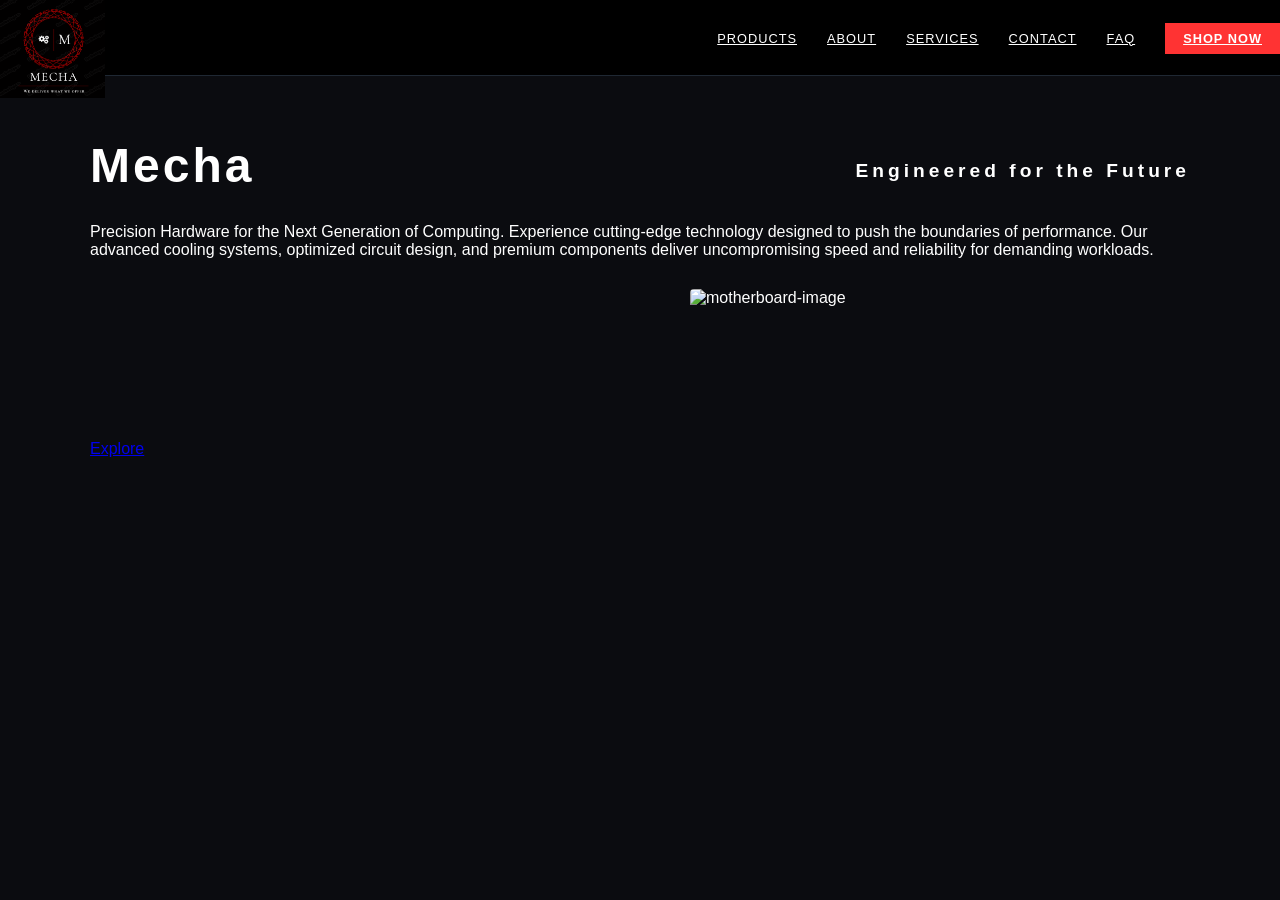
==== index.html @ f3b05c27 "issues with merging" ====
<!DOCTYPE html>
<html lang="en">
<head>
    <meta charset="UTF-8">
    <meta name="viewport" content="width=device-width, initial-scale=1.0">
    <title>Mecha</title>
    <link rel="stylesheet" href="./index.css">
</head>
<body>
    <header>
        <div class="container navbar">
            <figure class="logo">
                <img src="./images/logo.png" alt="Logo">
            </figure>
            <nav class="links">
                <ul>
                    <li><a href="#">Products</a></li>
                    <li><a href="#">About</a></li>
                    <li><a href="#">Services</a></li>                                                                                                                                                                                   
                    <li><a href="#">Contact</a></li>
                    <li><a href="#">FAQ</a></li>
                    <li><a href="#">Shop Now</a></li>
                </ul>
            </nav>
        </div>
    </header>
    <main>
        <section class="definition">
            <h1 class="definition-title">Mecha</h1>
            <h2 class="definition-subtitle">Engineered for the Future</h2>
            <p class="text">Precision Hardware for the Next Generation of Computing. Experience cutting-edge technology designed to push the boundaries of performance. Our advanced cooling systems, optimized circuit design, and premium components deliver uncompromising speed and reliability for demanding workloads.</p>
            <a href="#" class="btn-accent">Explore</a>
            </div>
            <figure class="definition-image">
                <img src="./images/hero.png" alt="motherboard-image">
            </figure>
        </section>
    </main>
</body>
</html>
---- index.css ----
*{
    padding: 0;
    margin: 0;
    box-sizing: border-box;
}

body {
    background-color: #0b0c10;
    color: #ffffff;
    font-family: 'Poppins', sans-serif;
    padding-top: 80px;
    padding-bottom: 60px;
}

header {
    width: 100%;
    background-color: #000000;
    position: fixed;
    top: 0;
    left: 0;
    z-index: 1000;
    border-bottom: 1px solid #1f2833;
}

.navbar {
    height: 75px;
    display: flex;
    justify-content: space-between;
    align-items: center;
}

.logo {
    margin-top: 20px;
}

.logo img {
    height: 100px;
    display: block;
}

.links ul {
    list-style: none;
    display: flex;
    align-items: center;
    gap: 30px;
}

.links a {
    color: #ffffff;
    font-size: 0.8rem;
    letter-spacing: 1px;
    text-transform: uppercase;
    font-weight: 500;
}

.links a:hover {
    color: #ff3333;
}

.links li:last-child a {
    background-color: #ff3333;
    color: #fff;
    padding: 8px 18px;
    font-weight: 600;
}

.links li:last-child a:hover {
    background-color: #cc0000;
    color: #fff;
}

.definition {
    display: flex;
    align-items: center;
    justify-content: space-between;
    gap: 30px;
    padding: 60px 20px;
    max-width: 1140px;
    margin: 0 auto;
    flex-wrap: wrap;
}

.definition-content {
    flex: 1;
    min-width: 320px;
    display: flex;
    flex-direction: column;
}

.definition-title {
    font-size: 3rem;
    font-weight: 700;
    letter-spacing: 3px;
    line-height: 1.1;
}

.definition-subtitle {
    font-size: 1.2rem;
    font-weight: 600;
    letter-spacing: 4px;
    margin-top: 10px;
    color: #fff;
}

.definition-content .text {
    color: #999;
    font-size: 1.0rem;
    margin-top: 12px;
    max-width: 320px;
}

.definition-content .btn-accent {
    align-self: flex-start;
    background-color: #ff3333;
    color: #fff;
    padding: 8px 18px;
    font-weight: 600;
    text-transform: uppercase;
    font-size: 0.8rem;
    letter-spacing: 1px;
    text-decoration: none;
}

.definition-content .btn-accent:hover {
    background-color: #cc0000;
}

.definition-image {
    flex: 1;
    min-width: 320px;
    max-width: 500px;
    border-radius: 4px;
    overflow: hidden;
}

.definition-image img {
    width: 100%;
    height: 320px;
    object-fit: cover;
    display: block;
}
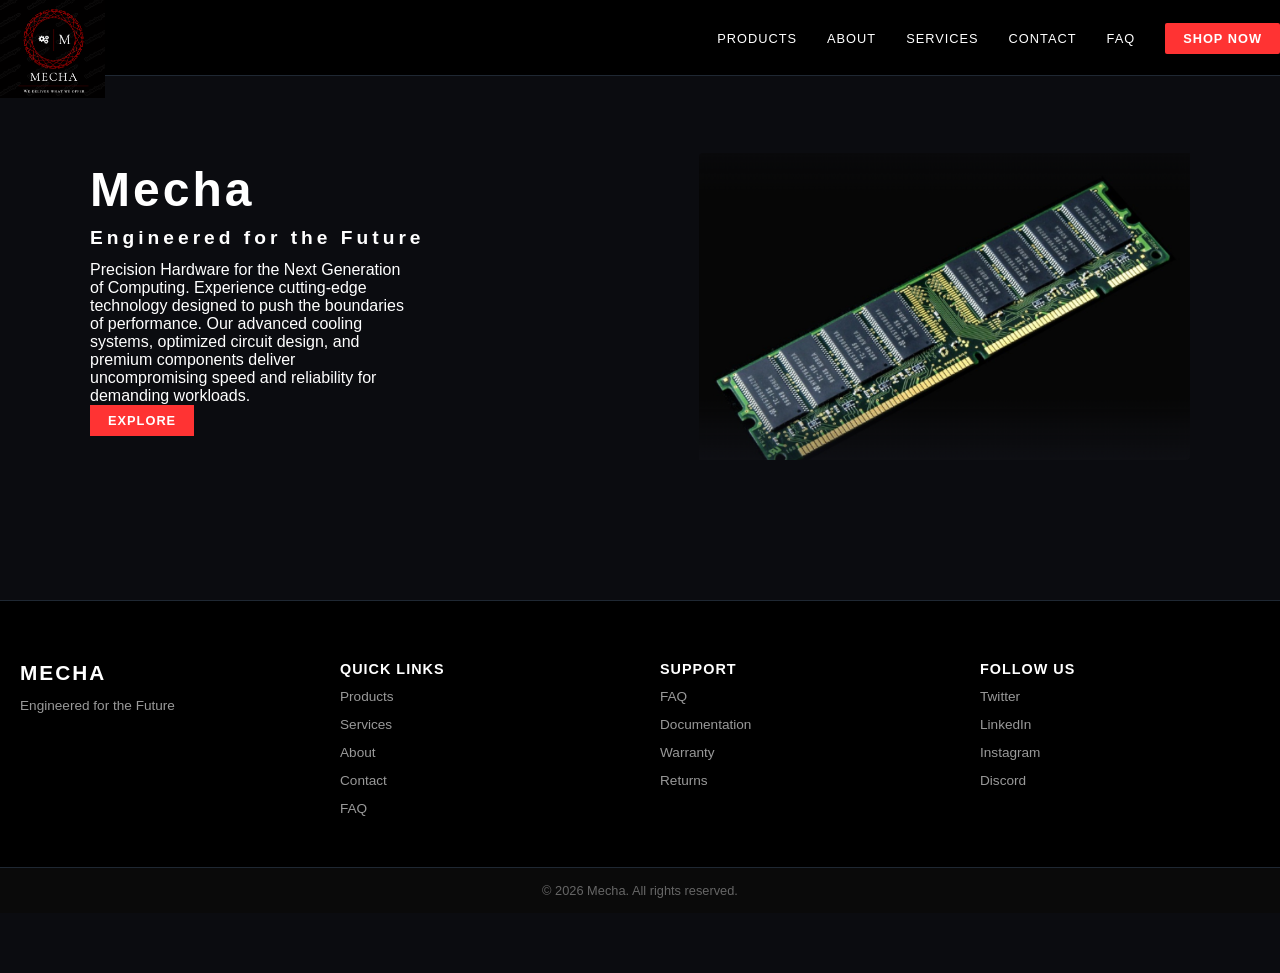
==== commit 2f5a1e15: "added footer" ====
--- a/index.html
+++ b/index.html
@@ -26,6 +26,7 @@
     </header>
     <main>
         <section class="definition">
+            <div class="definition-content">
             <h1 class="definition-title">Mecha</h1>
             <h2 class="definition-subtitle">Engineered for the Future</h2>
             <p class="text">Precision Hardware for the Next Generation of Computing. Experience cutting-edge technology designed to push the boundaries of performance. Our advanced cooling systems, optimized circuit design, and premium components deliver uncompromising speed and reliability for demanding workloads.</p>
@@ -36,5 +37,42 @@
             </figure>
         </section>
     </main>
+    <footer class="footer">
+    <div class="container footer-content">
+        <section class="footer-section">
+            <h3>MECHA</h3>
+            <p>Engineered for the Future</p>
+        </section>
+        <section class="footer-section">
+            <h4>Quick Links</h4>
+            <ul>
+                <li><a href="#">Products</a></li>
+                <li><a href="#">Services</a></li>
+                <li><a href="#">About</a></li>
+                <li><a href="#">Contact</a></li>
+                <li><a href="#">FAQ</a></li>
+            </ul>
+        </section>
+        <section class="footer-section">
+            <h4>Support</h4>
+            <ul>
+                <li><a href="#">FAQ</a></li>
+                <li><a href="#">Documentation</a></li>
+                <li><a href="#">Warranty</a></li>
+                <li><a href="#">Returns</a></li>
+            </ul>
+        </section>
+        <section class="footer-section">
+            <h4>Follow Us</h4>
+            <ul>
+                <li><a href="#">Twitter</a></li>
+                <li><a href="#">LinkedIn</a></li>
+                <li><a href="#">Instagram</a></li>
+                <li><a href="#">Discord</a></li>
+            </ul>
+        </section>
+    </div>
+    <p class="footer-bottom">&copy; 2026 Mecha. All rights reserved.</p>
+</footer>
 </body>
 </html>
--- a/index.css
+++ b/index.css
@@ -51,6 +51,8 @@
     letter-spacing: 1px;
     text-transform: uppercase;
     font-weight: 500;
+    text-decoration: none;
+    transition: all 0.3s ease;
 }
 
 .links a:hover {
@@ -62,6 +64,7 @@
     color: #fff;
     padding: 8px 18px;
     font-weight: 600;
+    border-radius: 2px;
 }
 
 .links li:last-child a:hover {
@@ -103,7 +106,7 @@
 }
 
 .definition-content .text {
-    color: #999;
+    color: #fff;
     font-size: 1.0rem;
     margin-top: 12px;
     max-width: 320px;
@@ -138,4 +141,72 @@
     height: 320px;
     object-fit: cover;
     display: block;
+}
+
+footer {
+    background-color: #000000;
+    border-top: 1px solid #1f2833;
+    margin-top: 80px;
+}
+
+.footer-content {
+    display: flex;
+    justify-content: space-between;
+    gap: 40px;
+    padding: 60px 20px 40px;
+    flex-wrap: wrap;
+}
+
+.footer-section {
+    flex: 1 1 200px;
+}
+
+.footer-section h3 {
+    font-size: 1.3rem;
+    font-weight: 700;
+    letter-spacing: 2px;
+    margin-bottom: 10px;
+}
+
+.footer-section h4 {
+    font-size: 0.9rem;
+    font-weight: 600;
+    letter-spacing: 1px;
+    text-transform: uppercase;
+    margin-bottom: 10px;
+    color: #fff;
+}
+
+.footer-section p {
+    color: #999;
+    font-size: 0.85rem;
+    line-height: 1.6;
+}
+
+.footer-section ul {
+    list-style: none;
+}
+
+.footer-section ul li {
+    margin-bottom: 10px;
+}
+
+.footer-section a {
+    color: #999;
+    font-size: 0.85rem;
+    text-decoration: none;
+    transition: all 0.3s ease;
+}
+
+.footer-section a:hover {
+    color: #ff3333;
+}
+
+.footer-bottom {
+    background-color: #0a0a0a;
+    padding: 15px;
+    text-align: center;
+    color: #666;
+    font-size: 0.8rem;
+    border-top: 1px solid #1f2833;
 }
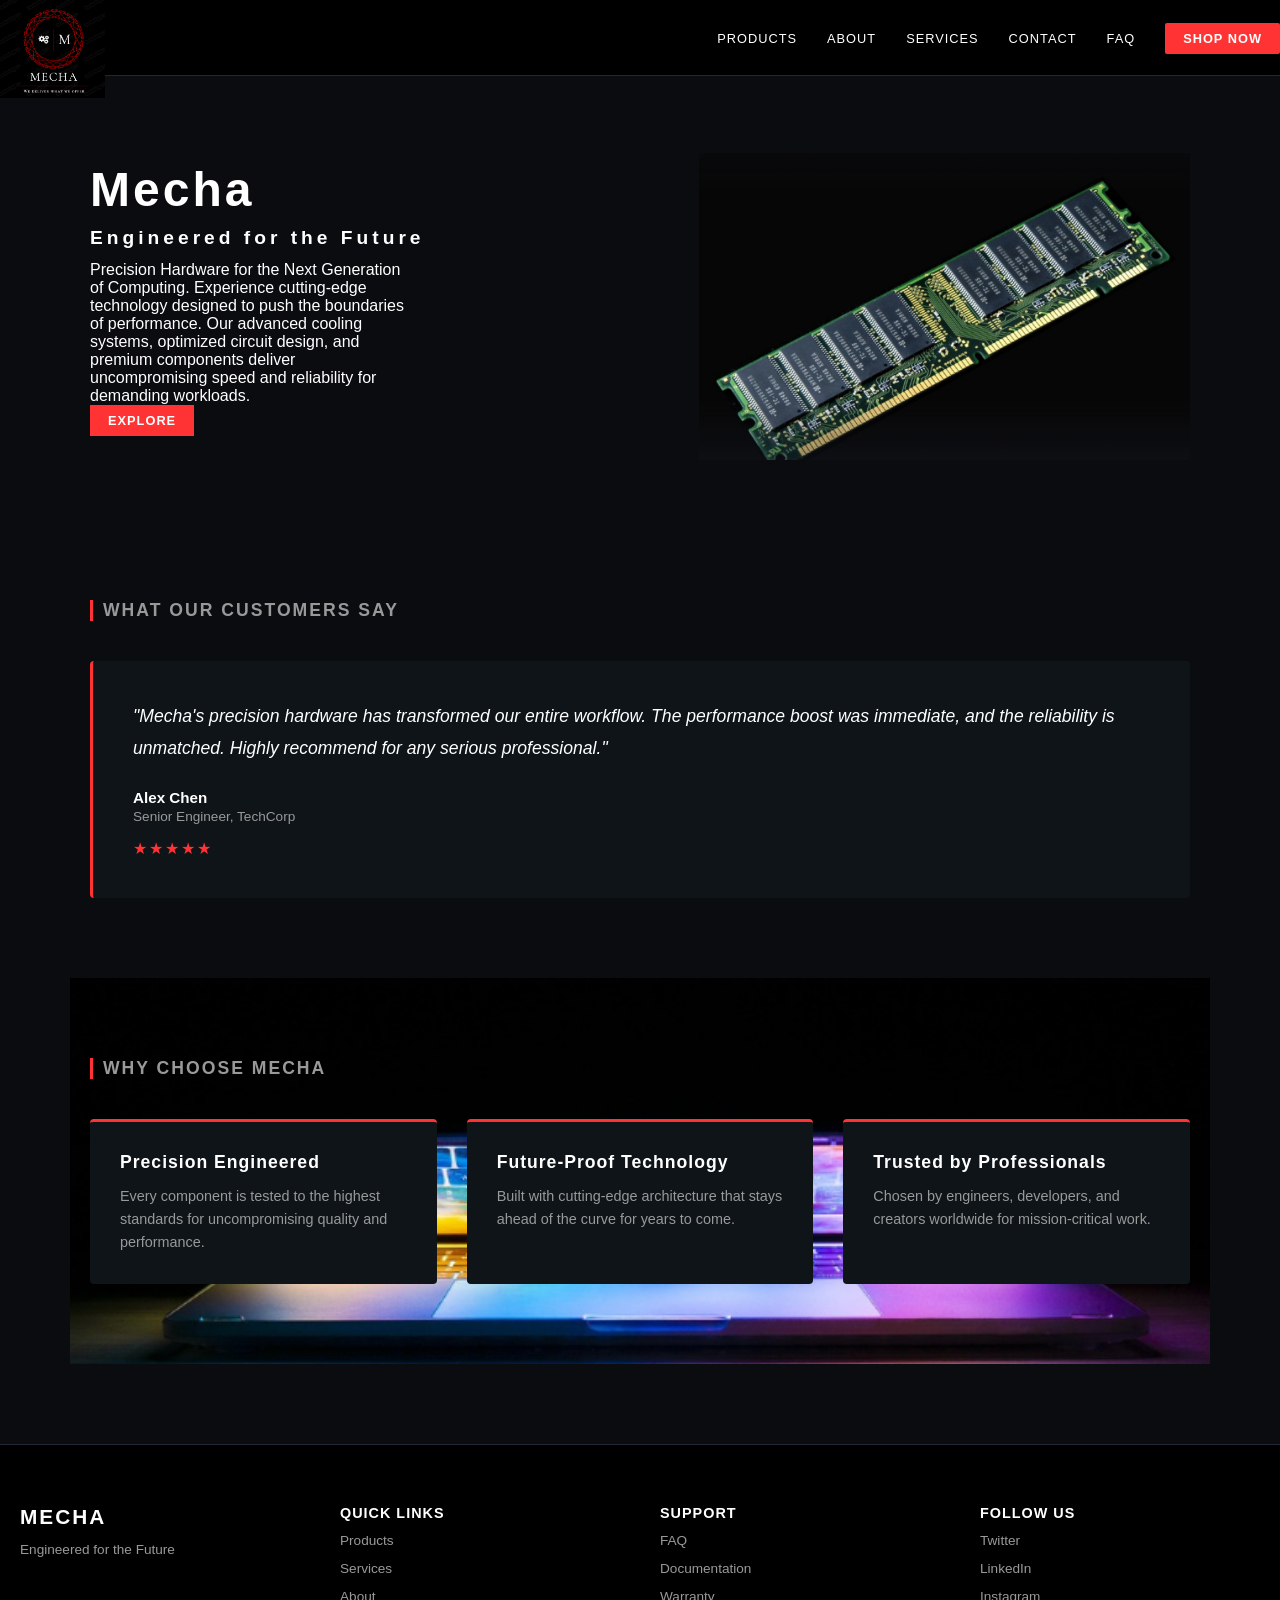
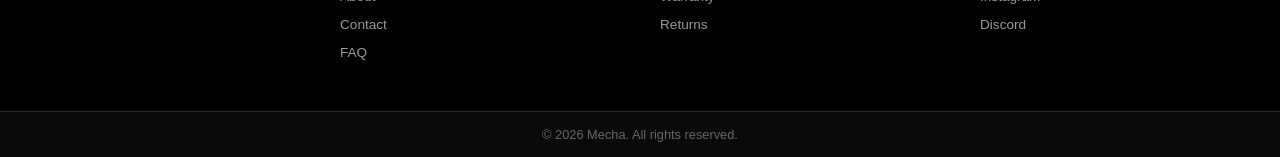
==== commit 9f0c676e: "added testimonials and why mecha" ====
--- a/index.html
+++ b/index.html
@@ -16,9 +16,9 @@
                 <ul>
                     <li><a href="#">Products</a></li>
                     <li><a href="#">About</a></li>
-                    <li><a href="#">Services</a></li>                                                                                                                                                                                   
+                    <li><a href="./services.html">Services</a></li>                                                                                                                                                                                   
                     <li><a href="#">Contact</a></li>
-                    <li><a href="#">FAQ</a></li>
+                    <li><a href="./FAQ.html">FAQ</a></li>
                     <li><a href="#">Shop Now</a></li>
                 </ul>
             </nav>
@@ -36,6 +36,41 @@
                 <img src="./images/hero.png" alt="motherboard-image">
             </figure>
         </section>
+        <!-- Add before footer -->
+
+<section class="testimonial">
+    <div class="container">
+        <h3 class="section-title">What Our Customers Say</h3>
+        <div class="testimonial-card">
+            <p class="testimonial-text">"Mecha's precision hardware has transformed our entire workflow. The performance boost was immediate, and the reliability is unmatched. Highly recommend for any serious professional."</p>
+            <div class="testimonial-author">
+                <p class="author-name">Alex Chen</p>
+                <p class="author-role">Senior Engineer, TechCorp</p>
+            </div>
+            <div class="testimonial-rating">★★★★★</div>
+        </div>
+    </div>
+</section>
+
+<section class="why-mecha">
+    <div class="container">
+        <h3 class="section-title">Why Choose Mecha</h3>
+        <div class="why-grid">
+            <article class="why-card">
+                <h4>Precision Engineered</h4>
+                <p>Every component is tested to the highest standards for uncompromising quality and performance.</p>
+            </article>
+            <article class="why-card">
+                <h4>Future-Proof Technology</h4>
+                <p>Built with cutting-edge architecture that stays ahead of the curve for years to come.</p>
+            </article>
+            <article class="why-card">
+                <h4>Trusted by Professionals</h4>
+                <p>Chosen by engineers, developers, and creators worldwide for mission-critical work.</p>
+            </article>
+        </div>
+    </div>
+</section>
     </main>
     <footer class="footer">
     <div class="container footer-content">
@@ -47,10 +82,10 @@
             <h4>Quick Links</h4>
             <ul>
                 <li><a href="#">Products</a></li>
-                <li><a href="#">Services</a></li>
+                <li><a href="./services.html">Services</a></li>
                 <li><a href="#">About</a></li>
                 <li><a href="#">Contact</a></li>
-                <li><a href="#">FAQ</a></li>
+                <li><a href="./FAQ.html">FAQ</a></li>
             </ul>
         </section>
         <section class="footer-section">
--- a/index.css
+++ b/index.css
@@ -9,7 +9,6 @@
     color: #ffffff;
     font-family: 'Poppins', sans-serif;
     padding-top: 80px;
-    padding-bottom: 60px;
 }
 
 header {
@@ -143,6 +142,101 @@
     display: block;
 }
 
+/* Testimonial Section */
+.testimonial {
+    padding: 80px 20px;
+    max-width: 1140px;
+    margin: 0 auto;
+}
+
+.section-title {
+    font-size: 1.1rem;
+    letter-spacing: 2px;
+    color: #999;
+    text-transform: uppercase;
+    margin-bottom: 40px;
+    border-left: 3px solid #ff3333;
+    padding-left: 10px;
+}
+
+.testimonial-card {
+    background-color: #0f1419;
+    padding: 40px;
+    border-left: 3px solid #ff3333;
+    border-radius: 4px;
+}
+
+.testimonial-text {
+    font-size: 1.1rem;
+    line-height: 1.8;
+    color: #ffffff;
+    margin-bottom: 25px;
+    font-style: italic;
+}
+
+.testimonial-author {
+    margin-bottom: 15px;
+}
+
+.author-name {
+    font-weight: 600;
+    color: #ffffff;
+    font-size: 0.95rem;
+}
+
+.author-role {
+    color: #999;
+    font-size: 0.85rem;
+    margin-top: 3px;
+}
+
+.testimonial-rating {
+    color: #ff3333;
+    font-size: 1rem;
+    letter-spacing: 2px;
+}
+
+/* Why Choose Mecha Section */
+.why-mecha {
+    padding: 80px 20px;
+    max-width: 1140px;
+    margin: 0 auto;
+    background-image: url('./images/mecha.png');
+    background-size: cover;
+    background-position: center;
+    background-attachment: relative;
+    background-repeat: no-repeat;
+}
+
+.why-grid {
+    display: flex;
+    justify-content: space-between;
+    gap: 30px;
+    flex-wrap: wrap;
+}
+
+.why-card {
+    flex: 1 1 300px;
+    background-color: #0f1419;
+    padding: 30px;
+    border-top: 3px solid #ff3333;
+    border-radius: 4px;
+}
+
+.why-card h4 {
+    font-size: 1.1rem;
+    font-weight: 600;
+    color: #ffffff;
+    margin-bottom: 12px;
+    letter-spacing: 1px;
+}
+
+.why-card p {
+    color: #999;
+    font-size: 0.9rem;
+    line-height: 1.6;
+}
+
 footer {
     background-color: #000000;
     border-top: 1px solid #1f2833;
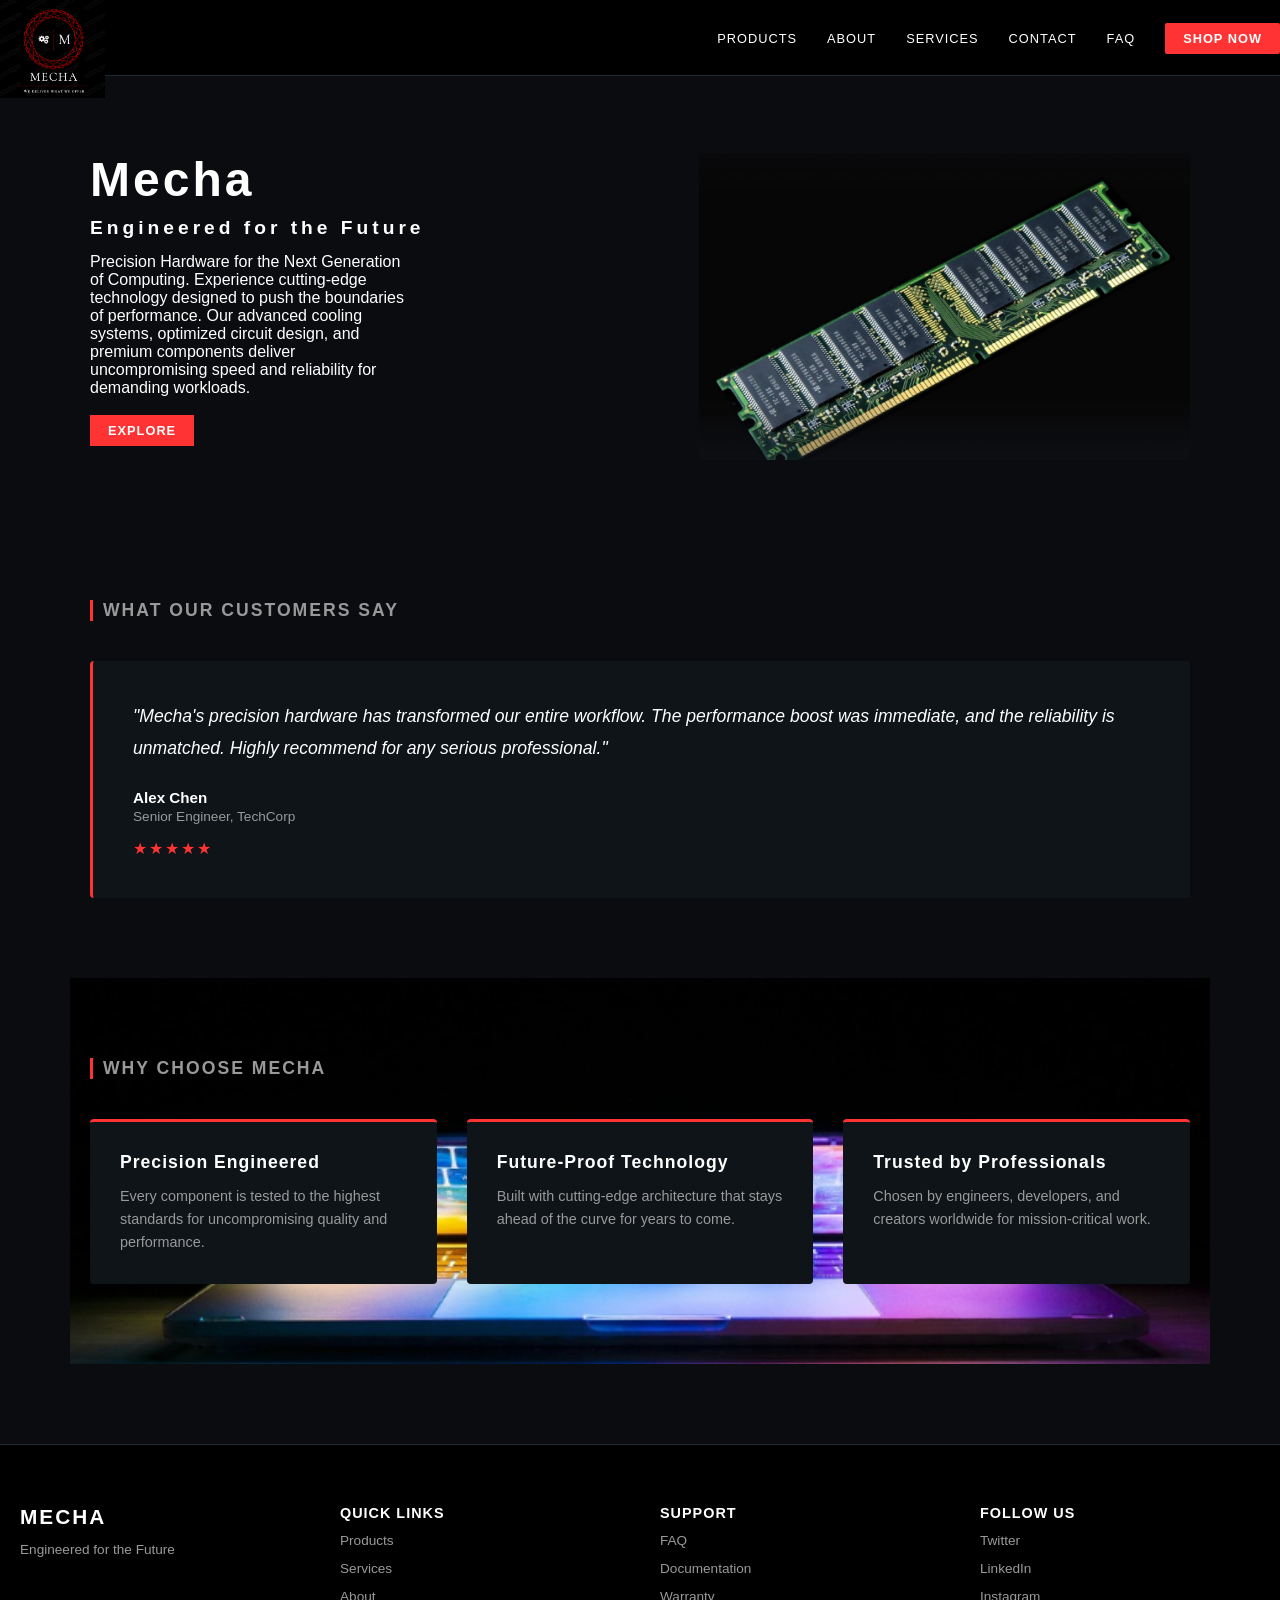
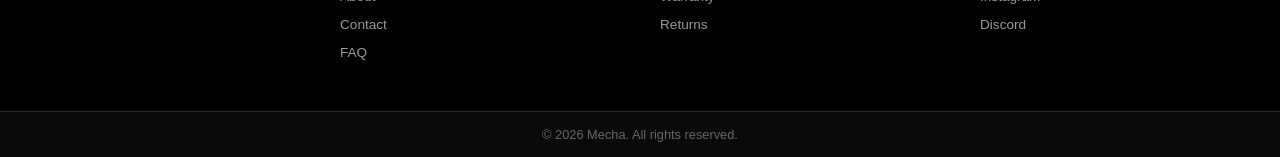
==== commit c7c86291: "linked products and services" ====
--- a/index.html
+++ b/index.html
@@ -14,10 +14,10 @@
             </figure>
             <nav class="links">
                 <ul>
-                    <li><a href="#">Products</a></li>
-                    <li><a href="#">About</a></li>
+                    <li><a href="./product.html">Products</a></li>
+                    <li><a href="./about us.html">About</a></li>
                     <li><a href="./services.html">Services</a></li>                                                                                                                                                                                   
-                    <li><a href="#">Contact</a></li>
+                    <li><a href="./contactus.html">Contact</a></li>
                     <li><a href="./FAQ.html">FAQ</a></li>
                     <li><a href="#">Shop Now</a></li>
                 </ul>
@@ -81,17 +81,17 @@
         <section class="footer-section">
             <h4>Quick Links</h4>
             <ul>
-                <li><a href="#">Products</a></li>
+                <li><a href="./product.html">Products</a></li>
                 <li><a href="./services.html">Services</a></li>
-                <li><a href="#">About</a></li>
-                <li><a href="#">Contact</a></li>
+                <li><a href="./about us.html">About</a></li>
+                <li><a href="./contactus.html">Contact</a></li>
                 <li><a href="./FAQ.html">FAQ</a></li>
             </ul>
         </section>
         <section class="footer-section">
             <h4>Support</h4>
             <ul>
-                <li><a href="#">FAQ</a></li>
+                <li><a href="./FAQ.html">FAQ</a></li>
                 <li><a href="#">Documentation</a></li>
                 <li><a href="#">Warranty</a></li>
                 <li><a href="#">Returns</a></li>
--- a/index.css
+++ b/index.css
@@ -107,7 +107,7 @@
 .definition-content .text {
     color: #fff;
     font-size: 1.0rem;
-    margin-top: 12px;
+    margin-top: 14px;
     max-width: 320px;
 }
 
@@ -121,6 +121,7 @@
     font-size: 0.8rem;
     letter-spacing: 1px;
     text-decoration: none;
+    margin-top: 18px;
 }
 
 .definition-content .btn-accent:hover {
@@ -196,7 +197,6 @@
     letter-spacing: 2px;
 }
 
-/* Why Choose Mecha Section */
 .why-mecha {
     padding: 80px 20px;
     max-width: 1140px;
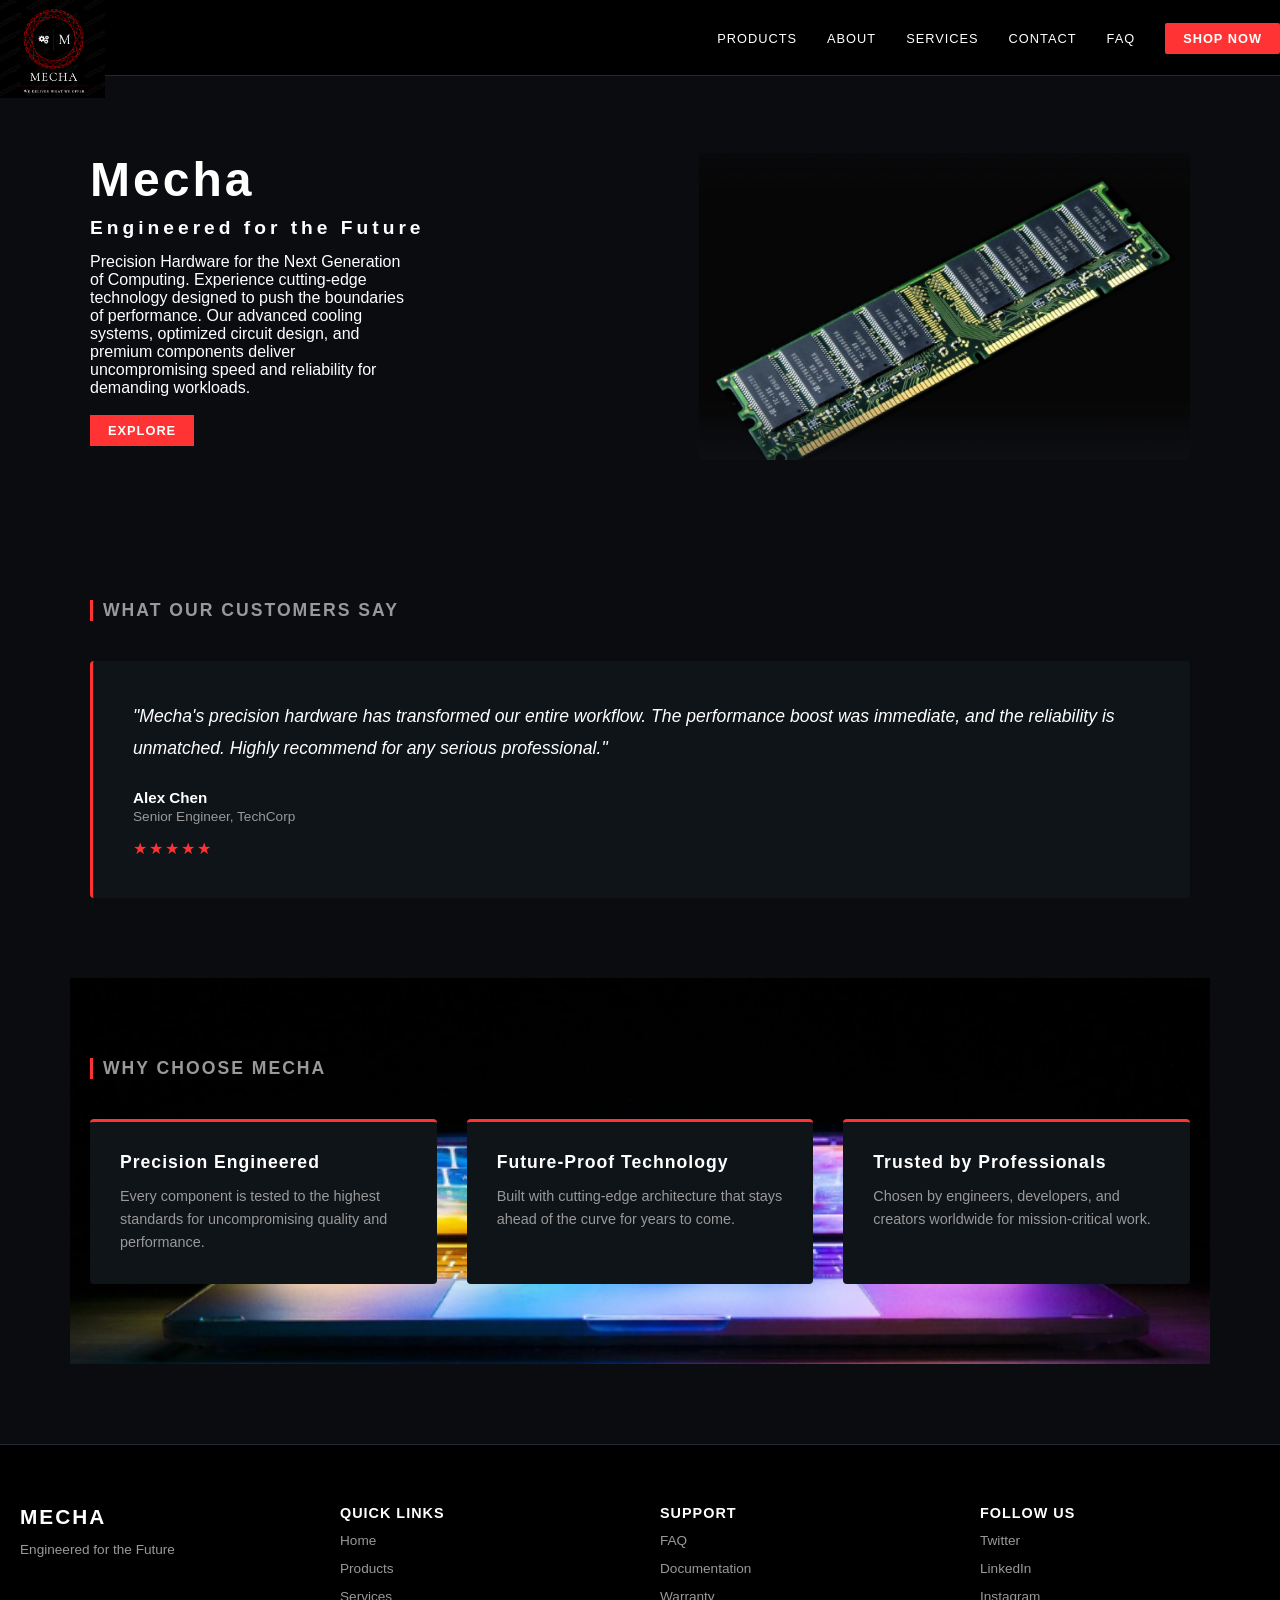
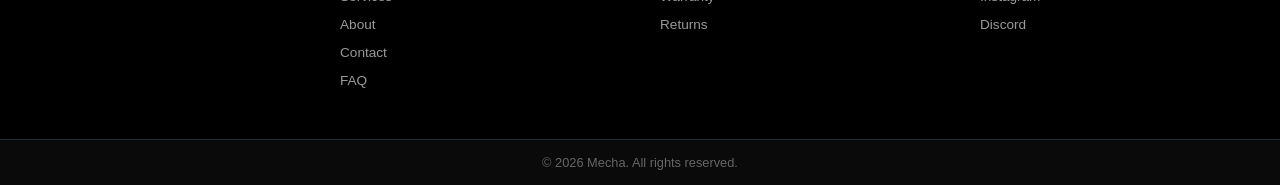
==== commit e71fcc70: "added home link in the footer" ====
--- a/index.html
+++ b/index.html
@@ -36,7 +36,6 @@
                 <img src="./images/hero.png" alt="motherboard-image">
             </figure>
         </section>
-        <!-- Add before footer -->
 
 <section class="testimonial">
     <div class="container">
@@ -81,6 +80,7 @@
         <section class="footer-section">
             <h4>Quick Links</h4>
             <ul>
+                <li><a href="./index.html">Home</a></li>
                 <li><a href="./product.html">Products</a></li>
                 <li><a href="./services.html">Services</a></li>
                 <li><a href="./about us.html">About</a></li>
--- a/index.css
+++ b/index.css
@@ -143,7 +143,6 @@
     display: block;
 }
 
-/* Testimonial Section */
 .testimonial {
     padding: 80px 20px;
     max-width: 1140px;
